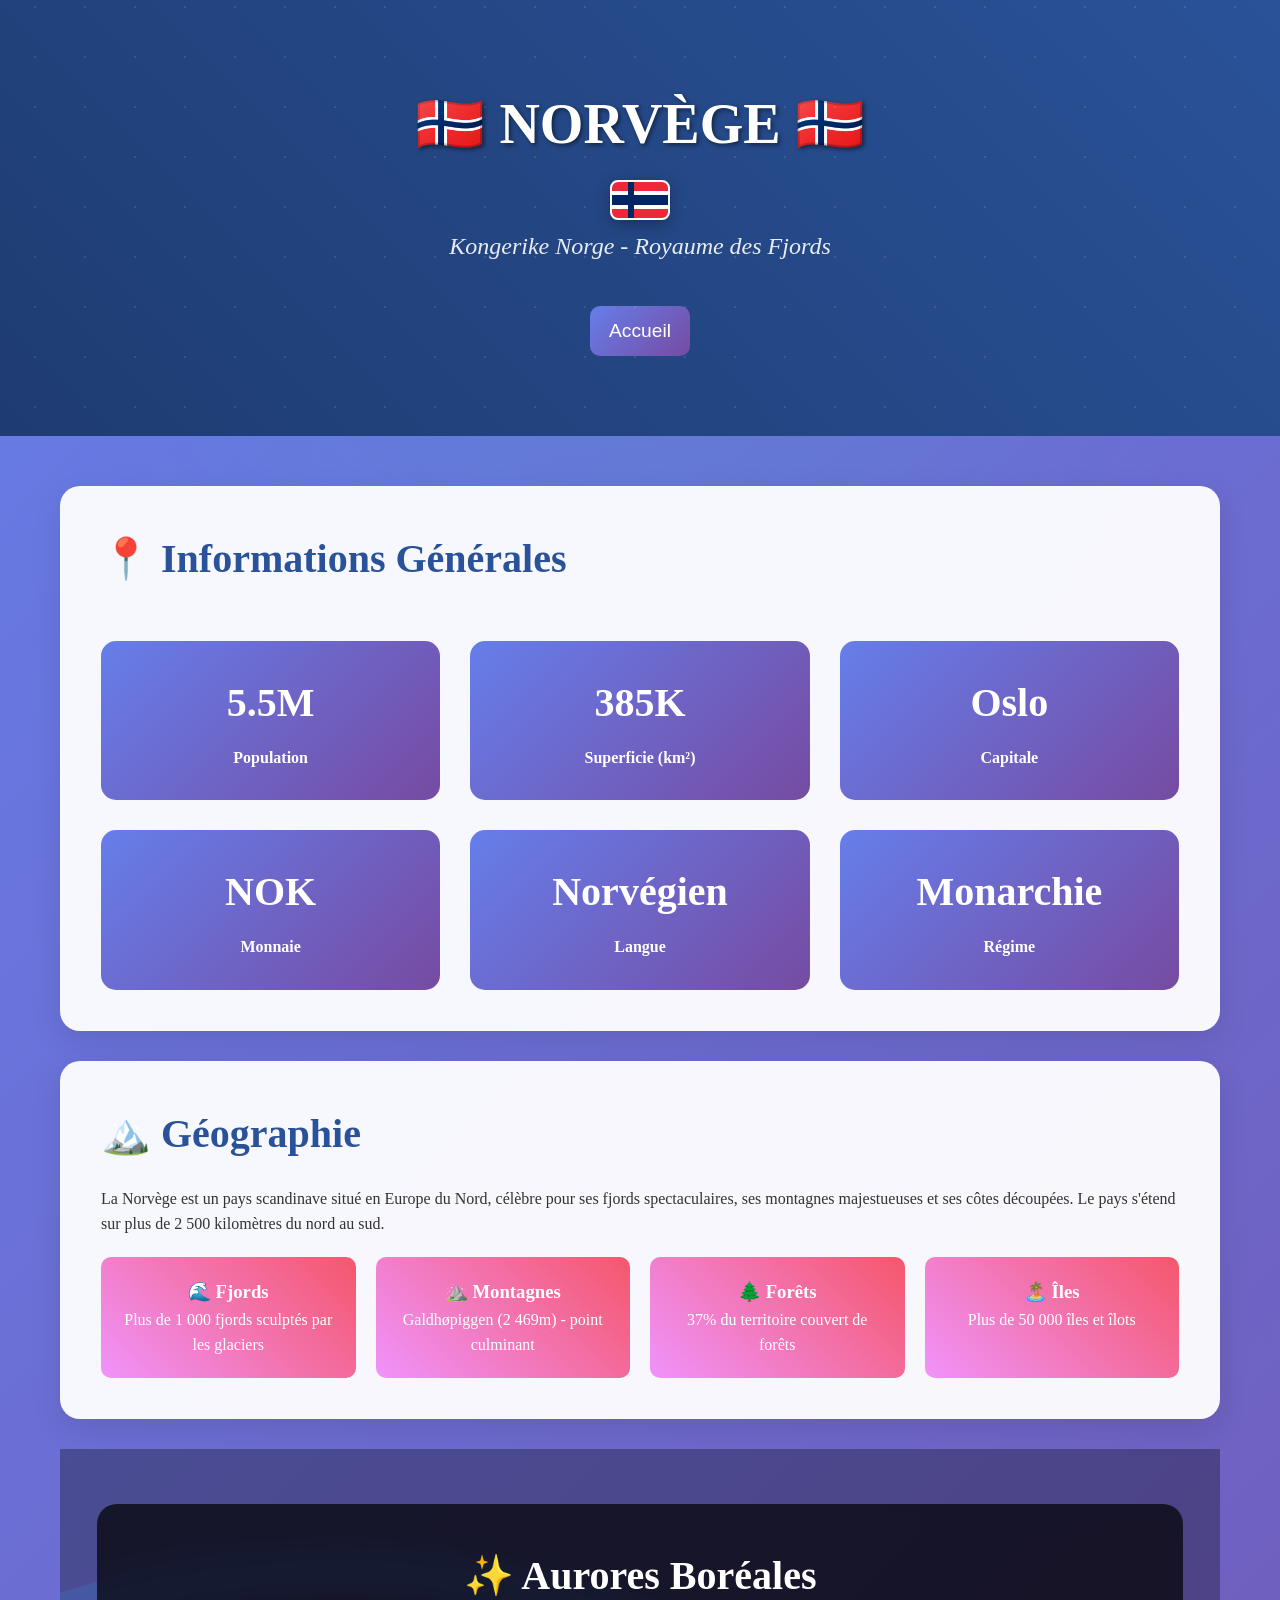
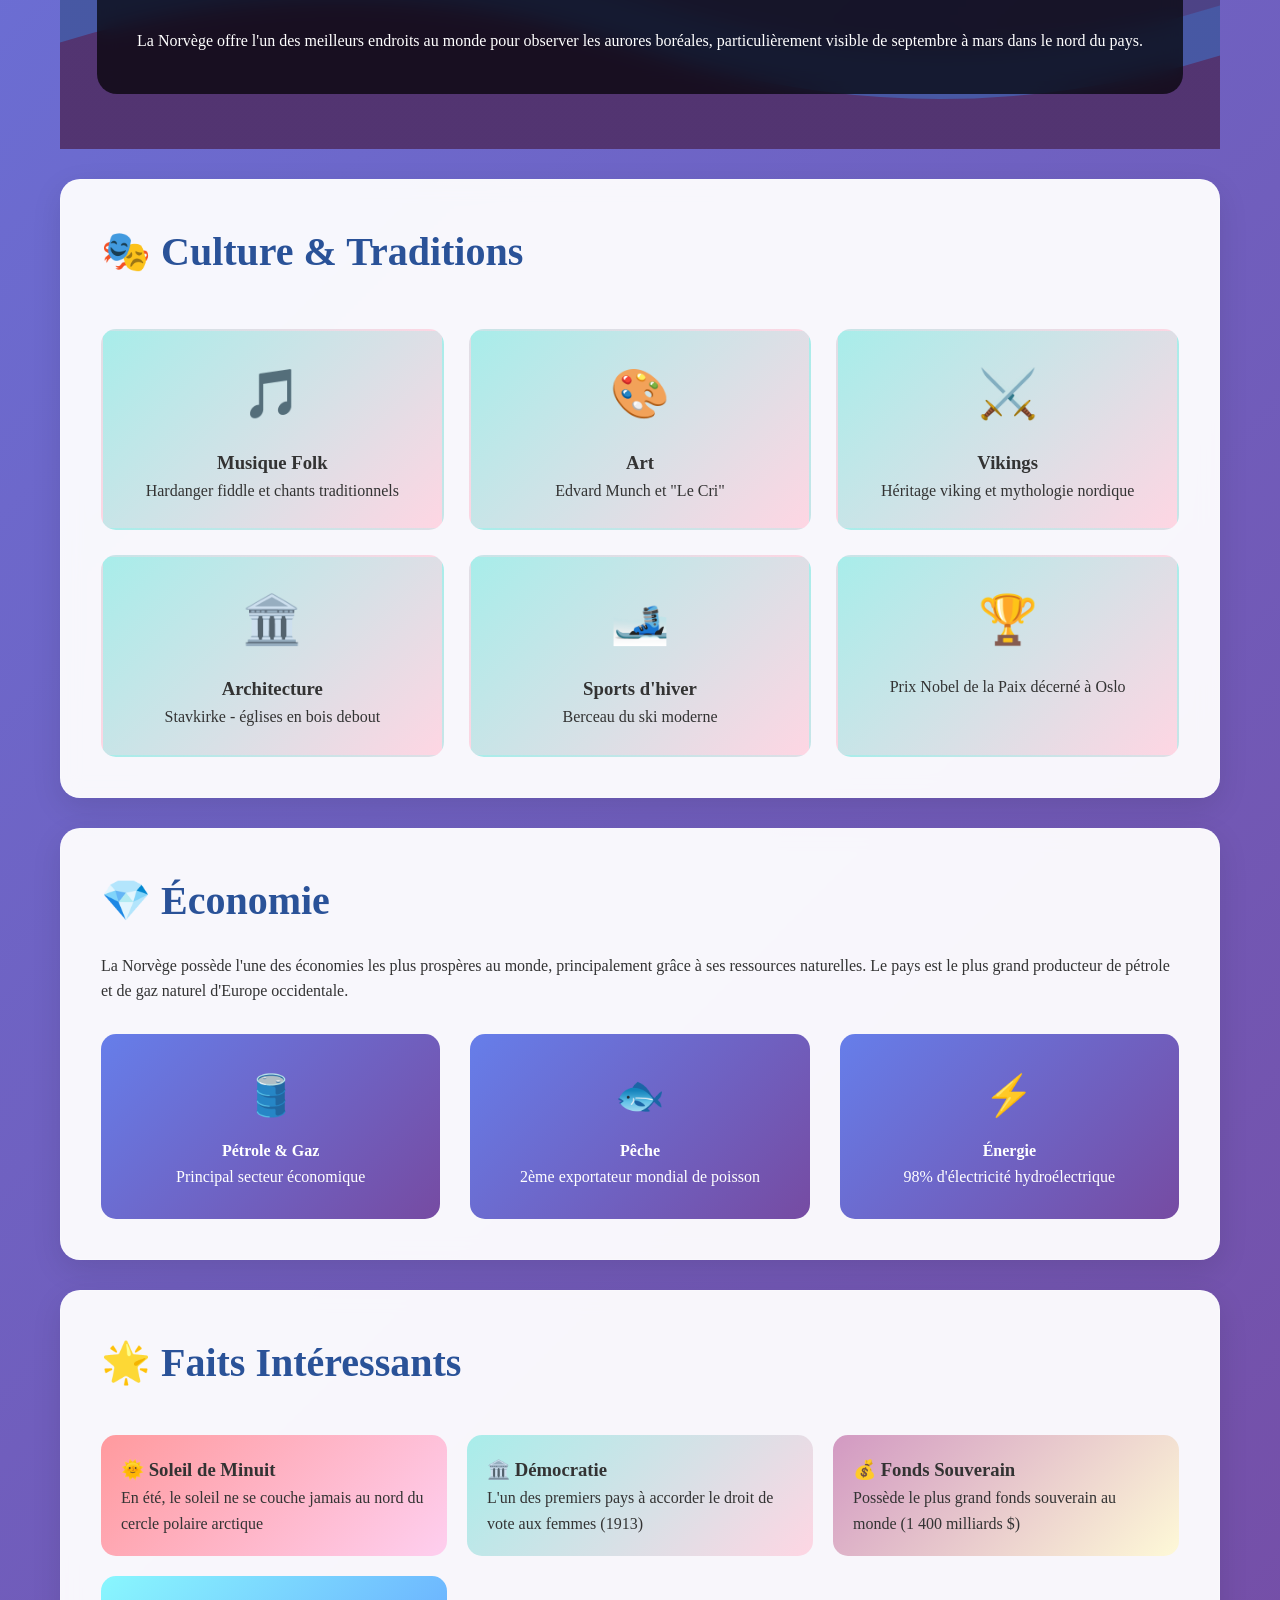
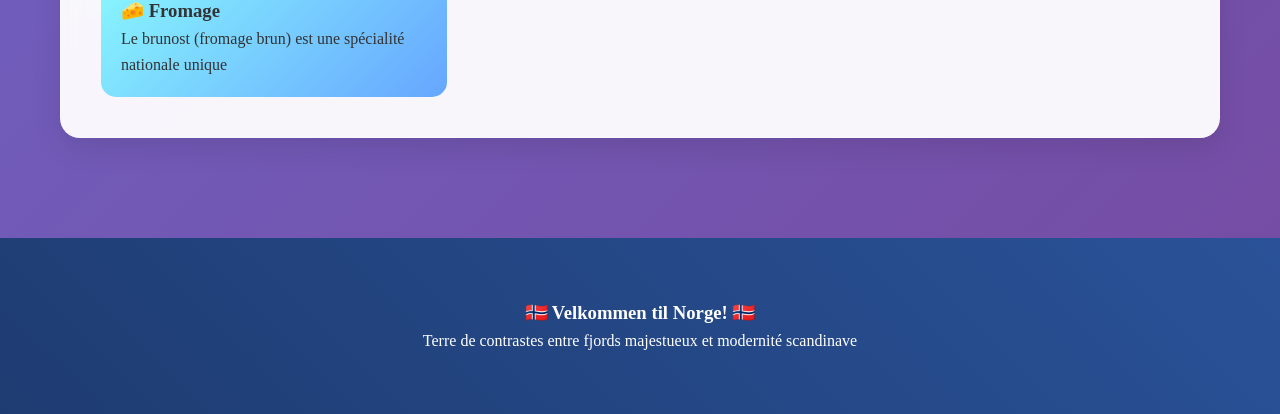
==== Norvège/index.html @ 424d130b "fix: Norvège folder" ====
<!DOCTYPE html>
<html lang="fr">

<head>
    <meta charset="UTF-8">
    <meta name="viewport" content="width=device-width, initial-scale=1.0">
    <link rel="stylesheet" href="style.css">
    <title>Document</title>
</head>

<body>
    <div class="northern-lights"></div>

    <header>
        <div class="container">
            <h1>🇳🇴 NORVÈGE 🇳🇴</h1>
            <div class="flag"></div>
            <p class="subtitle">Kongerike Norge - Royaume des Fjords</p>
            <button class="button">
                Accueil
            </button>
        </div>
    </header>

    <div class="container">
        <section class="section">
            <h2>📍 Informations Générales</h2>
            <div class="facts-grid">
                <div class="fact-card">
                    <span class="fact-number">5.5M</span>
                    <strong>Population</strong>
                </div>
                <div class="fact-card">
                    <span class="fact-number">385K</span>
                    <strong>Superficie (km²)</strong>
                </div>
                <div class="fact-card">
                    <span class="fact-number">Oslo</span>
                    <strong>Capitale</strong>
                </div>
                <div class="fact-card">
                    <span class="fact-number">NOK</span>
                    <strong>Monnaie</strong>
                </div>
                <div class="fact-card">
                    <span class="fact-number">Norvégien</span>
                    <strong>Langue</strong>
                </div>
                <div class="fact-card">
                    <span class="fact-number">Monarchie</span>
                    <strong>Régime</strong>
                </div>
            </div>
        </section>

        <section class="section">
            <h2>🏔️ Géographie</h2>
            <p>La Norvège est un pays scandinave situé en Europe du Nord,
                célèbre pour ses fjords spectaculaires, ses montagnes
                majestueuses et ses côtes découpées. Le pays s'étend sur plus de
                2 500 kilomètres du nord au sud.</p>

            <div class="geography-features">
                <div class="feature">
                    <h3>🌊 Fjords</h3>
                    <p>Plus de 1 000 fjords sculptés par les glaciers</p>
                </div>
                <div class="feature">
                    <h3>⛰️ Montagnes</h3>
                    <p>Galdhøpiggen (2 469m) - point culminant</p>
                </div>
                <div class="feature">
                    <h3>🌲 Forêts</h3>
                    <p>37% du territoire couvert de forêts</p>
                </div>
                <div class="feature">
                    <h3>🏝️ Îles</h3>
                    <p>Plus de 50 000 îles et îlots</p>
                </div>
            </div>
        </section>

        <div class="parallax-section">
            <div class="parallax-content">
                <h2>✨ Aurores Boréales</h2>
                <p>La Norvège offre l'un des meilleurs endroits au monde pour
                    observer les aurores boréales, particulièrement visible de
                    septembre à mars dans le nord du pays.</p>
            </div>
        </div>

        <section class="section">
            <h2>🎭 Culture & Traditions</h2>
            <div class="culture-grid">
                <div class="culture-item">
                    <span class="culture-icon">🎵</span>
                    <h3>Musique Folk</h3>
                    <p>Hardanger fiddle et chants traditionnels</p>
                </div>
                <div class="culture-item">
                    <span class="culture-icon">🎨</span>
                    <h3>Art</h3>
                    <p>Edvard Munch et "Le Cri"</p>
                </div>
                <div class="culture-item">
                    <span class="culture-icon">⚔️</span>
                    <h3>Vikings</h3>
                    <p>Héritage viking et mythologie nordique</p>
                </div>
                <div class="culture-item">
                    <span class="culture-icon">🏛️</span>
                    <h3>Architecture</h3>
                    <p>Stavkirke - églises en bois debout</p>
                </div>
                <div class="culture-item">
                    <span class="culture-icon">🎿</span>
                    <h3>Sports d'hiver</h3>
                    <p>Berceau du ski moderne</p>
                </div>
                <div class="culture-item">
                    <span class="culture-icon">🏆</span>
                    <p>Prix Nobel de la Paix décerné à Oslo</p>
                </div>
            </div>
        </section>

        <section class="section">
            <h2>💎 Économie</h2>
            <p>La Norvège possède l'une des économies les plus prospères au
                monde, principalement grâce à ses ressources naturelles. Le pays
                est le plus grand producteur de pétrole et de gaz naturel
                d'Europe occidentale.</p>

            <div class="facts-grid">
                <div class="fact-card">
                    <span class="fact-number">🛢️</span>
                    <strong>Pétrole & Gaz</strong>
                    <p>Principal secteur économique</p>
                </div>
                <div class="fact-card">
                    <span class="fact-number">🐟</span>
                    <strong>Pêche</strong>
                    <p>2ème exportateur mondial de poisson</p>
                </div>
                <div class="fact-card">
                    <span class="fact-number">⚡</span>
                    <strong>Énergie</strong>
                    <p>98% d'électricité hydroélectrique</p>
                </div>
            </div>
        </section>

        <section class="section">
            <h2>🌟 Faits Intéressants</h2>
            <div
                style="display: grid; grid-template-columns: repeat(auto-fit, minmax(300px, 1fr)); gap: 20px; margin-top: 20px;">
                <div
                    style="background: linear-gradient(135deg, #ff9a9e 0%, #fecfef 100%); padding: 20px; border-radius: 15px;">
                    <h3>🌞 Soleil de Minuit</h3>
                    <p>En été, le soleil ne se couche jamais au nord du cercle
                        polaire arctique</p>
                </div>
                <div
                    style="background: linear-gradient(135deg, #a8edea 0%, #fed6e3 100%); padding: 20px; border-radius: 15px;">
                    <h3>🏛️ Démocratie</h3>
                    <p>L'un des premiers pays à accorder le droit de vote aux
                        femmes (1913)</p>
                </div>
                <div
                    style="background: linear-gradient(135deg, #d299c2 0%, #fef9d7 100%); padding: 20px; border-radius: 15px;">
                    <h3>💰 Fonds Souverain</h3>
                    <p>Possède le plus grand fonds souverain au monde (1 400
                        milliards $)</p>
                </div>
                <div
                    style="background: linear-gradient(135deg, #89f7fe 0%, #66a6ff 100%); padding: 20px; border-radius: 15px;">
                    <h3>🧀 Fromage</h3>
                    <p>Le brunost (fromage brun) est une spécialité nationale
                        unique</p>
                </div>
            </div>
        </section>
    </div>

    <footer>
        <div class="container">
            <h3>🇳🇴 Velkommen til Norge! 🇳🇴</h3>
            <p>Terre de contrastes entre fjords majestueux et modernité
                scandinave</p>
        </div>
    </footer>
    <script src="./script.js"></script>
</body>

</html>
---- Norvège/style.css ----
* {
	margin: 0;
	padding: 0;
	box-sizing: border-box;
}

body {
	font-family: 'Georgia', serif;
	line-height: 1.6;
	color: #333;
	background: linear-gradient(135deg, #667eea 0%, #764ba2 100%);
	overflow-x: hidden;
}

.container {
	max-width: 1200px;
	margin: 0 auto;
	padding: 20px;
}

header {
	text-align: center;
	padding: 60px 0;
	background: linear-gradient(45deg, #1e3c72, #2a5298);
	color: white;
	position: relative;
	overflow: hidden;
}

header::before {
	content: '';
	position: absolute;
	top: -50%;
	left: -50%;
	width: 200%;
	height: 200%;
	background: radial-gradient(
		circle,
		rgba(255, 255, 255, 0.1) 1px,
		transparent 1px
	);
	background-size: 50px 50px;
	animation: float 20s infinite linear;
}

@keyframes float {
	0% {
		transform: translateY(0) rotate(0deg);
	}
	100% {
		transform: translateY(-50px) rotate(360deg);
	}
}

.button {
	border: none;
	height: 50px;
	width: 100px;
	border-radius: 10px;
	margin-top: 40px;
	background: linear-gradient(135deg, #667eea 0%, #764ba2 100%);
	color: white;
	font-family: Verdana, Geneva, Tahoma, sans-serif;
	font-size: 1.2em;
}

h1 {
	font-size: 3.5em;
	margin-bottom: 10px;
	text-shadow: 2px 2px 4px rgba(0, 0, 0, 0.5);
	animation: glow 2s ease-in-out infinite alternate;
}

@keyframes glow {
	from {
		text-shadow: 2px 2px 4px rgba(0, 0, 0, 0.5),
			0 0 10px rgba(255, 255, 255, 0.2);
	}
	to {
		text-shadow: 2px 2px 4px rgba(0, 0, 0, 0.5),
			0 0 20px rgba(255, 255, 255, 0.4);
	}
}

.subtitle {
	font-size: 1.5em;
	opacity: 0.9;
	font-style: italic;
}

.flag {
	display: inline-block;
	width: 60px;
	height: 40px;
	margin: 0 15px;
	border: 2px solid white;
	border-radius: 8px;
	background: linear-gradient(
		to bottom,
		#ed2939 0%,
		#ed2939 25%,
		#fff 25%,
		#fff 35%,
		#002664 35%,
		#002664 65%,
		#fff 65%,
		#fff 75%,
		#ed2939 75%,
		#ed2939 100%
	);
	position: relative;
	box-shadow: 0 4px 15px rgba(0, 0, 0, 0.3);
	animation: wave 3s ease-in-out infinite;
}

@keyframes wave {
	0%,
	100% {
		transform: rotate(0deg);
	}
	25% {
		transform: rotate(-2deg);
	}
	75% {
		transform: rotate(2deg);
	}
}

.flag::before {
	content: '';
	position: absolute;
	left: 16px;
	top: 0;
	width: 6px;
	height: 100%;
	background: #002664;
}

.section {
	background: rgba(255, 255, 255, 0.95);
	margin: 30px 0;
	padding: 40px;
	border-radius: 20px;
	box-shadow: 0 10px 30px rgba(0, 0, 0, 0.1);
	backdrop-filter: blur(10px);
	border: 1px solid rgba(255, 255, 255, 0.2);
	transition: transform 0.3s ease, box-shadow 0.3s ease;
}

.section:hover {
	transform: translateY(-5px);
	box-shadow: 0 20px 40px rgba(0, 0, 0, 0.2);
}

.section h2 {
	font-size: 2.5em;
	margin-bottom: 20px;
	color: #2a5298;
	position: relative;
	display: inline-block;
}

.section h2::after {
	content: '';
	position: absolute;
	bottom: -5px;
	left: 0;
	width: 0;
	height: 3px;
	background: linear-gradient(90deg, #ed2939, #002664);
	transition: width 0.3s ease;
}

.section:hover h2::after {
	width: 100%;
}

.facts-grid {
	display: grid;
	grid-template-columns: repeat(auto-fit, minmax(300px, 1fr));
	gap: 30px;
	margin-top: 30px;
}

.fact-card {
	background: linear-gradient(135deg, #667eea 0%, #764ba2 100%);
	color: white;
	padding: 30px;
	border-radius: 15px;
	text-align: center;
	transition: transform 0.3s ease;
	position: relative;
	overflow: hidden;
}

.fact-card::before {
	content: '';
	position: absolute;
	top: 0;
	left: -100%;
	width: 100%;
	height: 100%;
	background: linear-gradient(
		90deg,
		transparent,
		rgba(255, 255, 255, 0.2),
		transparent
	);
	transition: left 0.5s ease;
}

.fact-card:hover::before {
	left: 100%;
}

.fact-card:hover {
	transform: scale(1.05);
}

.fact-number {
	font-size: 2.5em;
	font-weight: bold;
	display: block;
	margin-bottom: 10px;
}

.geography-features {
	display: grid;
	grid-template-columns: repeat(auto-fit, minmax(250px, 1fr));
	gap: 20px;
	margin-top: 20px;
}

.feature {
	background: linear-gradient(45deg, #f093fb 0%, #f5576c 100%);
	color: white;
	padding: 20px;
	border-radius: 10px;
	text-align: center;
	transition: all 0.3s ease;
}

.feature:hover {
	transform: translateY(-3px) scale(1.02);
	box-shadow: 0 10px 20px rgba(0, 0, 0, 0.2);
}

.culture-grid {
	display: grid;
	grid-template-columns: repeat(auto-fit, minmax(280px, 1fr));
	gap: 25px;
	margin-top: 25px;
}

.culture-item {
	background: linear-gradient(135deg, #a8edea 0%, #fed6e3 100%);
	padding: 25px;
	border-radius: 15px;
	text-align: center;
	transition: transform 0.3s ease;
	border: 2px solid transparent;
}

.culture-item:hover {
	transform: scale(1.05);
	border-color: #764ba2;
}

.culture-icon {
	font-size: 3em;
	margin-bottom: 15px;
	display: block;
}

.parallax-section {
	height: 300px;
	background: linear-gradient(rgba(0, 0, 0, 0.3), rgba(0, 0, 0, 0.3)),
		url('data:image/svg+xml,<svg xmlns="http://www.w3.org/2000/svg" viewBox="0 0 1200 300"><path d="M0,150 Q300,50 600,150 T1200,150 L1200,300 L0,300 Z" fill="%23667eea"/><path d="M0,200 Q300,100 600,200 T1200,200 L1200,300 L0,300 Z" fill="%23764ba2"/></svg>');
	background-size: cover;
	background-attachment: fixed;
	background-position: center;
	display: flex;
	align-items: center;
	justify-content: center;
	color: white;
	text-align: center;
}

.parallax-content {
	background: rgba(0, 0, 0, 0.7);
	padding: 40px;
	border-radius: 20px;
	backdrop-filter: blur(10px);
}

.parallax-content h2 {
	font-size: 2.5em;
	margin-bottom: 20px;
	color: white;
}

footer {
	background: linear-gradient(45deg, #1e3c72, #2a5298);
	color: white;
	text-align: center;
	padding: 40px 0;
	margin-top: 50px;
}

.northern-lights {
	position: fixed;
	top: 0;
	left: 0;
	width: 100%;
	height: 100%;
	pointer-events: none;
	z-index: -1;
	background: radial-gradient(
		ellipse at top,
		rgba(0, 255, 150, 0.1) 0%,
		transparent 70%
	);
	animation: aurora 8s ease-in-out infinite alternate;
}

@keyframes aurora {
	0% {
		opacity: 0.3;
		transform: translateY(0);
	}
	100% {
		opacity: 0.1;
		transform: translateY(-20px);
	}
}

@media (max-width: 768px) {
	h1 {
		font-size: 2.5em;
	}
	.section {
		padding: 20px;
		margin: 20px 0;
	}
	.facts-grid,
	.geography-features,
	.culture-grid {
		grid-template-columns: 1fr;
	}
}
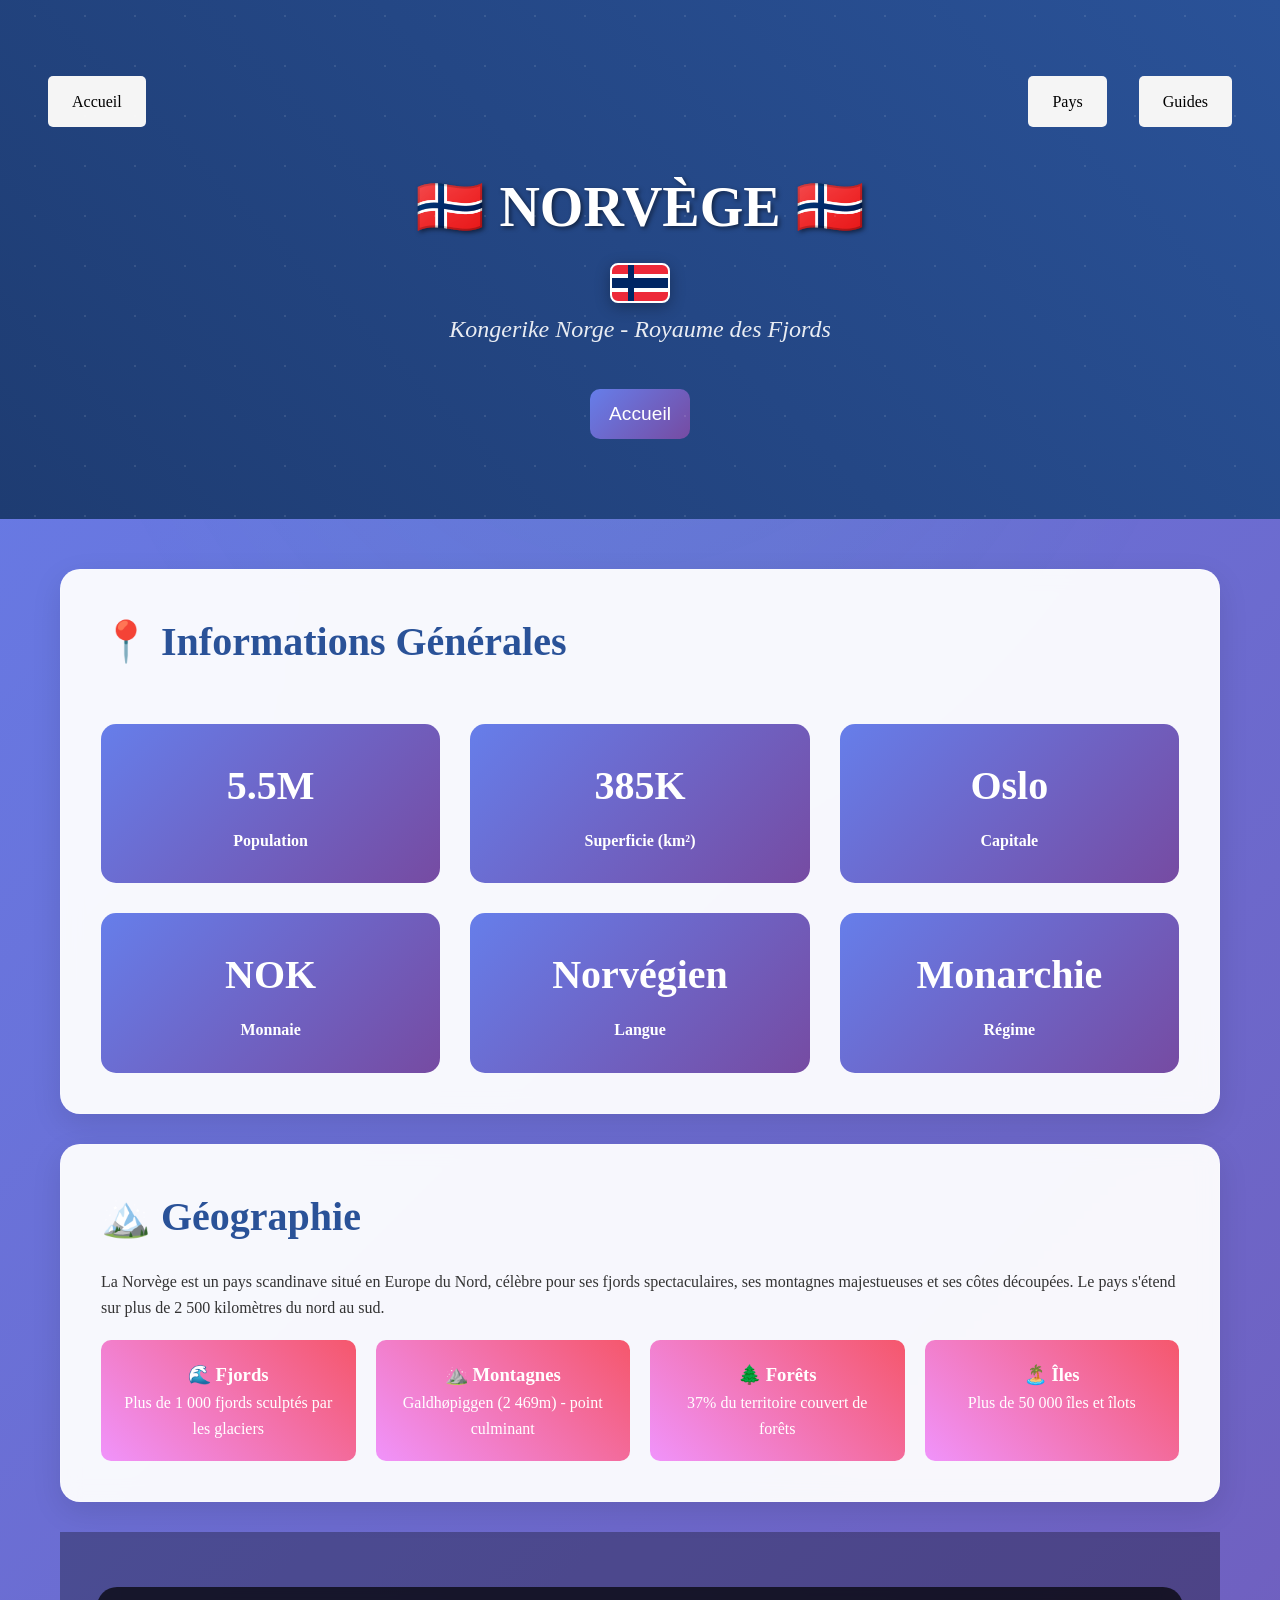
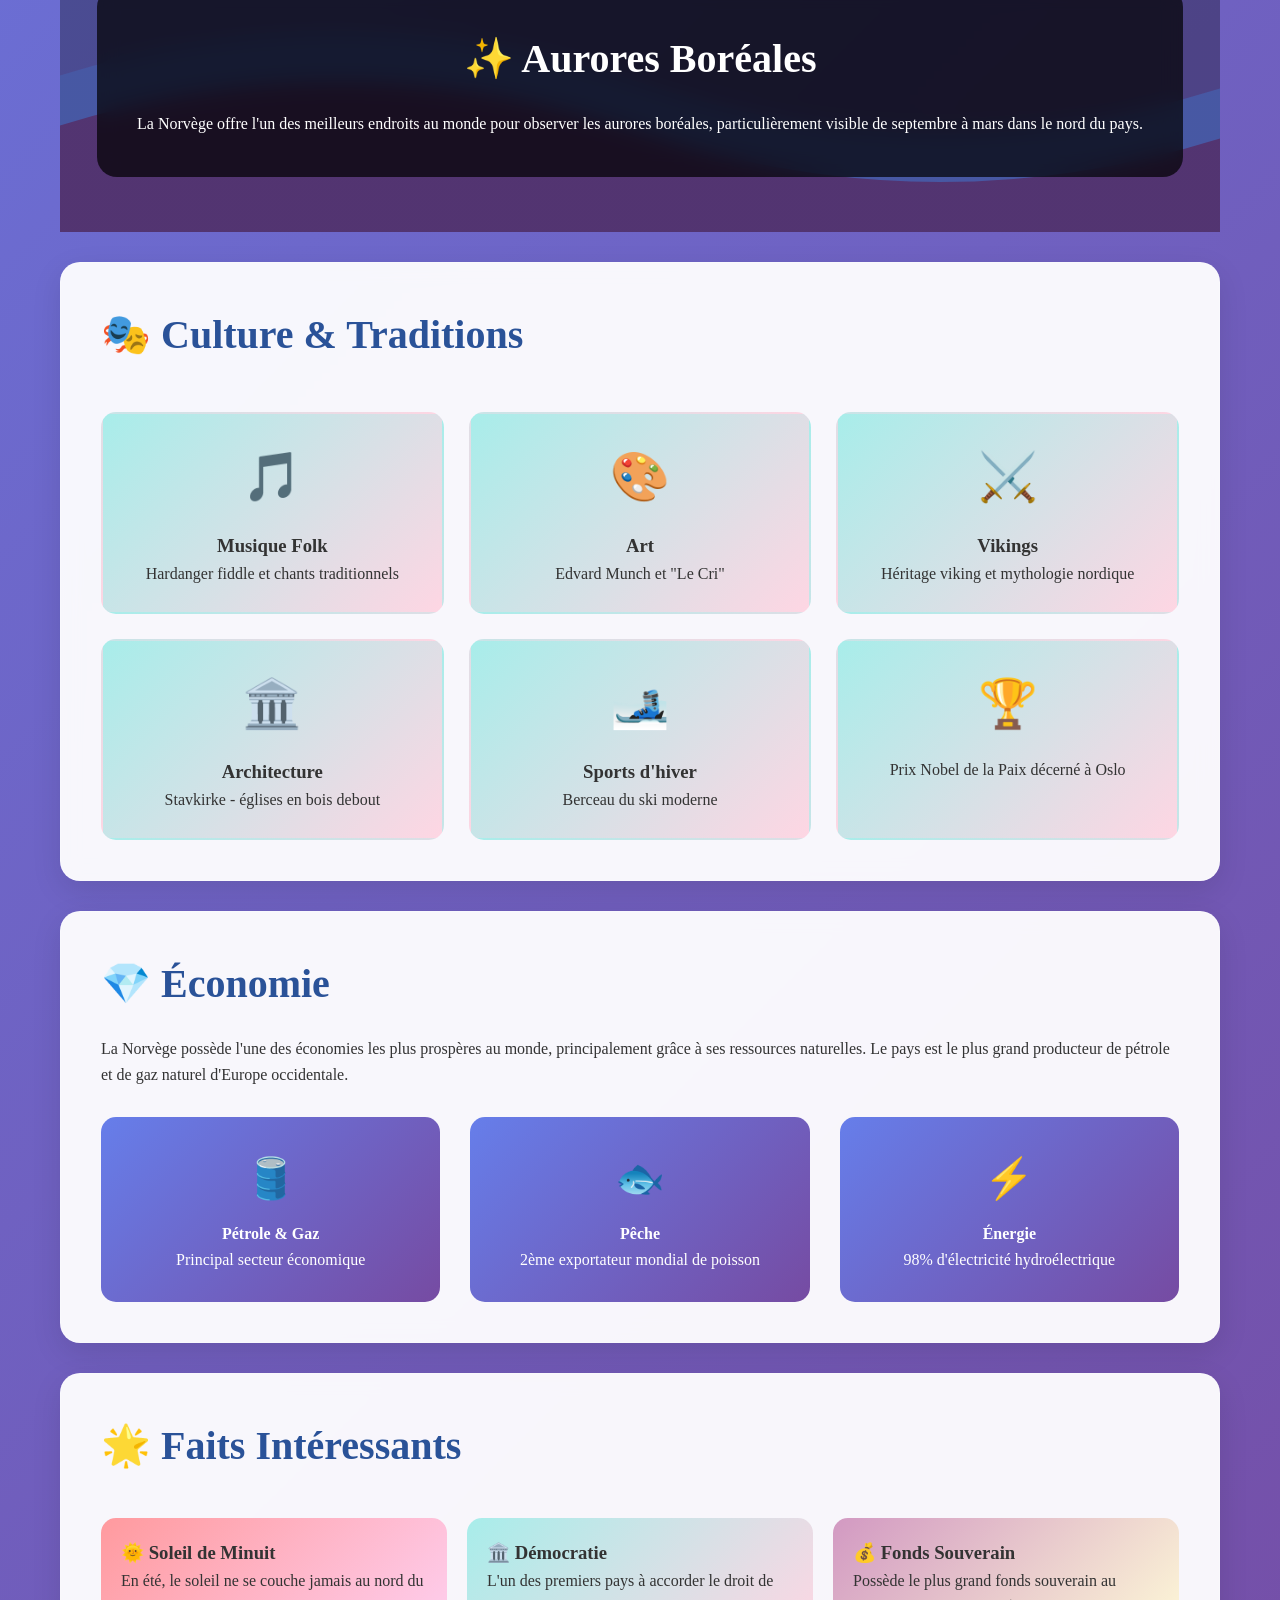
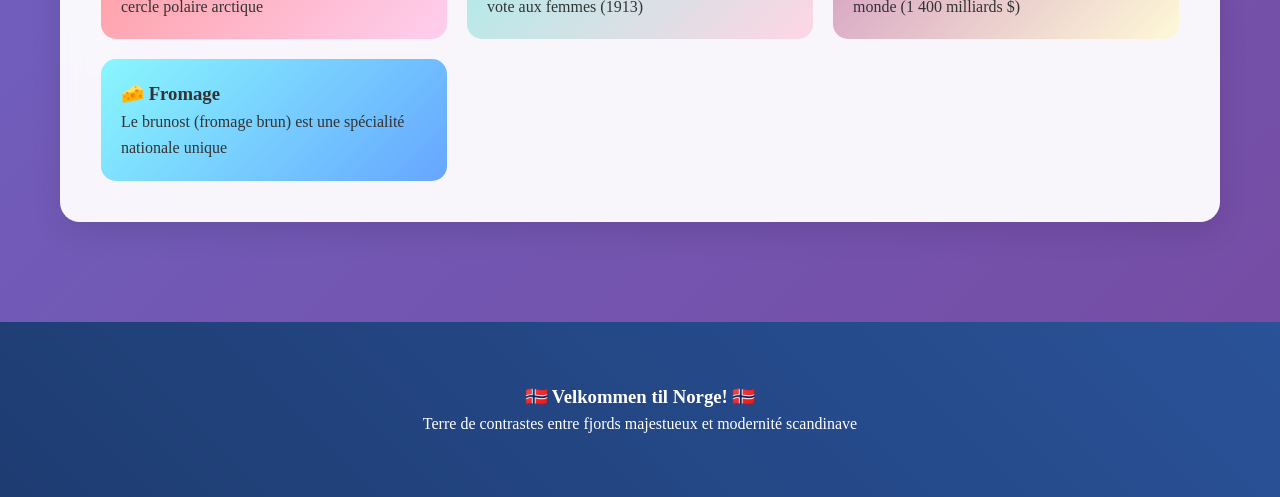
==== commit 22e3c359: "feat: navbar added into headers" ====
--- a/Norvège/index.html
+++ b/Norvège/index.html
@@ -12,6 +12,39 @@
     <div class="northern-lights"></div>
 
     <header>
+        <div class="footer-nav-bar">
+      <nav>
+        <ul>
+          <li>
+            <a href="../index.html" class="dropdown-toggle">Accueil</a>
+          </li>
+        </ul>
+        <ul class="menus-nav">
+          <li class="dropdown">
+            <a href="#" class="dropdown-toggle">Pays</a>
+            <ul class="dropdown-menu">
+              <li><a href="../equateur.html">Equateur</a></li>
+              <li><a href="/yannick/blackhole.html">???</a></li>
+              <li><a href="../italie.html">Italie</a></li>
+              <li><a href="../chine.html">Chine</a></li>
+              <li><a href="/salah/maroc.html">Maroc</a></li>
+              <li><a href="index.html">Norvège</a></li>
+            </ul>
+          </li>
+          <li class="dropdown">
+            <a href="#" class="dropdown-toggle">Guides</a>
+            <ul class="dropdown-menu">
+              <li><a href="../equateur.html">Justin</a></li>
+              <li><a href="../chine.html">Bilal</a></li>
+              <li><a href="../italie.html">Théo</a></li>
+              <li><a href="/salah/maroc.html">Salah</a></li>
+              <li><a href="/yannick/blackhole.html">Yannick</a>
+              </li>
+              <li><a href="index.html">Alex</a></li>
+            </ul>
+          </li>
+        </ul>
+      </nav>
         <div class="container">
             <h1>🇳🇴 NORVÈGE 🇳🇴</h1>
             <div class="flag"></div>
--- a/Norvège/style.css
+++ b/Norvège/style.css
@@ -11,6 +11,106 @@
 	background: linear-gradient(135deg, #667eea 0%, #764ba2 100%);
 	overflow-x: hidden;
 }
+
+/* header nav begin */
+
+nav {
+  display: flex;
+  justify-content: space-between;
+  align-items: center;
+  width: 100%;
+  padding: 1rem 3rem;
+  box-sizing: border-box;
+}
+
+nav ul {
+	list-style: none;
+}
+
+
+.menus-nav {
+	list-style: none;
+	display: flex;
+	gap: 2rem;
+	margin: 0;
+	padding: 0;
+}
+
+.logo-header-container {
+	display: flex;
+	flex-direction: row;
+	gap: 1rem;
+}
+
+.logo-header {
+	width: 5vh;
+}
+
+.dropdown {
+	position: relative;
+}
+
+.dropdown-toggle {
+	display: block;
+	padding: 0.8rem 1.5rem;
+	text-decoration: none;
+	color: black;
+	background-color: whitesmoke;
+	border-radius: 5px;
+	transition: all 0.3s ease;
+	font-weight: 500;
+}
+
+.dropdown-toggle:hover {
+	background-color: yellow;
+	transform: translateY(-2px);
+}
+
+.dropdown-menu {
+	position: absolute;
+	top: 100%;
+	left: 0;
+	min-width: 200px;
+	background-color: rgba(255, 255, 255, 0.95);
+	backdrop-filter: blur(10px);
+	border-radius: 8px;
+	box-shadow: 0 4px 15px rgba(0, 0, 0, 0.2);
+	list-style: none;
+	margin: 0;
+	padding: 0.5rem 0;
+	opacity: 0;
+	visibility: hidden;
+	transform: translateY(-10px);
+	transition: all 0.3s ease;
+	z-index: 1000;
+}
+
+.dropdown:hover .dropdown-menu {
+	opacity: 1;
+	visibility: visible;
+	transform: translateY(0);
+}
+
+.dropdown-menu li {
+	margin: 0;
+}
+
+.dropdown-menu a {
+	display: block;
+	padding: 0.7rem 1.5rem;
+	text-decoration: none;
+	color: #333;
+	transition: all 0.3s ease;
+	font-weight: 400;
+}
+
+.dropdown-menu a:hover {
+	background-color: rgba(0, 0, 0, 0.1);
+	color: #000;
+	padding-left: 2rem;
+}
+
+/* nav header end */
 
 .container {
 	max-width: 1200px;
